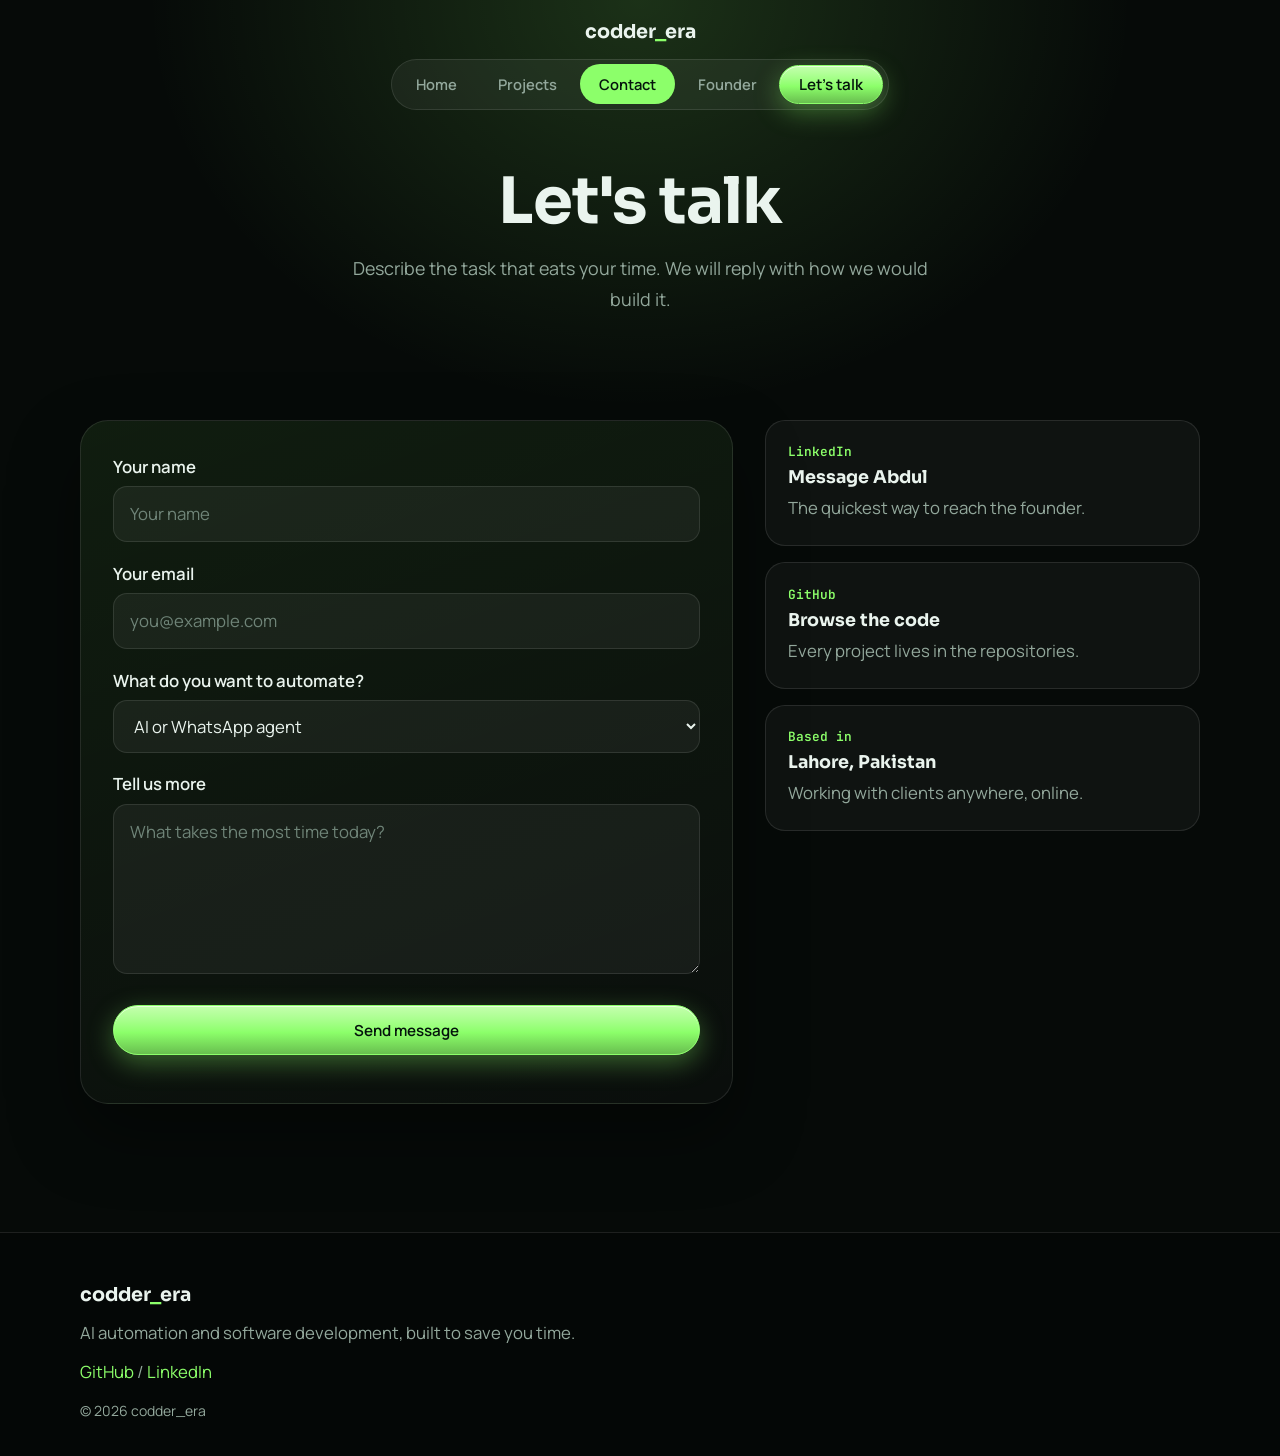
==== contact.html @ 6012f5d1 "Improve website styling" ====
<!DOCTYPE html>
<html lang="en">
<head>
  <meta charset="UTF-8">
  <meta name="viewport" content="width=device-width, initial-scale=1.0">
  <title>Contact | codder_era</title>
  <meta name="description" content="Contact codder_era to automate your repetitive work.">
  <meta name="theme-color" content="#060A08">
  <link rel="icon" href="images/favicon.png">
  <link href="https://fonts.googleapis.com/css2?family=JetBrains+Mono:wght@400;600&family=Manrope:wght@400;500;600&family=Sora:wght@500;600;700&display=swap" rel="stylesheet">
  <link rel="stylesheet" href="css/contact.css">
</head>
<body>
  <header class="hd">
    <div class="wrap bar">
      <a class="brand" href="index.html">codder<b>_</b>era</a>
      <button class="burger" aria-label="Menu" aria-expanded="false"><i></i></button>
      <nav class="links">
        <a href="index.html">Home</a>
        <a href="projects.html">Projects</a>
        <a href="contact.html" class="active">Contact</a>
        <a href="founder.html">Founder</a>
        <a class="btn sm" href="contact.html">Let's talk</a>
      </nav>
    </div>
  </header>
  <main>
    <section class="head">
      <div class="wrap">
        <h1>Let's talk</h1>
        <p class="lead">Describe the task that eats your time. We will reply with how we would build it.</p>
      </div>
    </section>
    <section>
      <div class="wrap two top">
        <form class="glass form" id="contact-form" novalidate>
          <label for="name">Your name</label><input id="name" name="name" type="text" placeholder="Your name" required>
          <label for="email">Your email</label><input id="email" name="email" type="email" placeholder="you@example.com" required>
          <label for="topic">What do you want to automate?</label>
          <select id="topic" name="topic">
            <option>AI or WhatsApp agent</option><option>Web scraping</option><option>Browser automation</option><option>Email campaigns</option><option>n8n workflow</option><option>Custom Python tool</option>
          </select>
          <label for="msg">Tell us more</label><textarea id="msg" name="msg" rows="5" placeholder="What takes the most time today?" required></textarea>
          <button class="btn" type="submit">Send message</button>
          <p id="note" role="status"></p>
        </form>
        <div class="side">
          <a class="card" href="https://www.linkedin.com/in/abdul-rehman-328b13396" target="_blank" rel="noopener"><span class="num">LinkedIn</span><h3>Message Abdul</h3><p>The quickest way to reach the founder.</p></a>
          <a class="card" href="https://github.com/Abdul-rehman976" target="_blank" rel="noopener"><span class="num">GitHub</span><h3>Browse the code</h3><p>Every project lives in the repositories.</p></a>
          <div class="card"><span class="num">Based in</span><h3>Lahore, Pakistan</h3><p>Working with clients anywhere, online.</p></div>
        </div>
      </div>
    </section>
  </main>
  <footer class="ft">
    <div class="wrap">
      <a class="brand" href="index.html">codder<b>_</b>era</a>
      <p>AI automation and software development, built to save you time.</p>
      <p><a href="https://github.com/Abdul-rehman976" target="_blank" rel="noopener">GitHub</a> / <a href="https://www.linkedin.com/in/abdul-rehman-328b13396" target="_blank" rel="noopener">LinkedIn</a></p>
      <small>&copy; <span id="year"></span> codder_era</small>
    </div>
  </footer>
  <script src="script.js"></script>
</body>
</html>
---- css/contact.css ----
/* palette: black #060A08, accent #8CFF6A / #C4FFAE, text #EAF4EE, muted #93A89C. Accent buttons carry dark text #04130C. */
:root{--bg:#060A08;--a:#8CFF6A;--a2:#C4FFAE;--tx:#EAF4EE;--mu:#93A89C;--line:rgba(255,255,255,.1);--head:Sora,system-ui,sans-serif;--sans:Manrope,system-ui,sans-serif;--mono:"JetBrains Mono",ui-monospace,monospace}
*{box-sizing:border-box;margin:0;padding:0}html{scroll-behavior:smooth}
body{overflow-x:clip;font:400 1.05rem/1.7 var(--sans);color:var(--tx);background-color:var(--bg);background-image:radial-gradient(55% 40% at 50% 0,rgba(140,255,106,.16),transparent 70%)}
img{max-width:100%;display:block}a{color:var(--a);text-decoration:none}
.wrap{width:min(1120px,92%);margin:auto}section{padding:clamp(3rem,7vw,5rem) 0}.ctr{text-align:center}
h1,h2,h3{font-family:var(--head);line-height:1.12;color:var(--tx)}h1{font-size:clamp(2rem,4.5vw,3rem);margin-bottom:1rem;letter-spacing:-1px}h2{font-size:clamp(1.6rem,3.2vw,2.3rem);margin-bottom:1rem}h3{font-size:1.1rem;margin-bottom:.4rem}
p{color:var(--mu)}.lead{font-size:1.12rem;max-width:38rem;margin-bottom:1.6rem}.ctr .lead{margin-inline:auto}
:focus-visible{outline:2px solid var(--a);outline-offset:3px}
.btn{display:inline-block;padding:.85rem 1.7rem;border:1.5px solid var(--a);border-radius:999px;font:600 .95rem var(--sans);color:#04130C;cursor:pointer;background-image:linear-gradient(180deg,var(--a2),var(--a) 55%,color-mix(in srgb,var(--a) 75%,#000));box-shadow:inset 0 1px 0 rgba(255,255,255,.6),0 8px 26px color-mix(in srgb,var(--a) 35%,transparent);transition:transform .25s,box-shadow .25s}
.btn:hover{transform:translateY(-2px);box-shadow:inset 0 1px 0 rgba(255,255,255,.6),0 12px 34px color-mix(in srgb,var(--a) 55%,transparent)}
.btn.ghost{color:var(--tx);background-image:none;background-color:rgba(255,255,255,.06);border-color:rgba(255,255,255,.25);box-shadow:none}.btn.ghost:hover{background-color:rgba(255,255,255,.14)}.btn.sm{padding:.5rem 1.2rem}
.cta{display:flex;gap:.8rem;flex-wrap:wrap;margin-top:1.4rem}.ctr .cta{justify-content:center}
.hd{position:sticky;z-index:20}.bar{position:relative;display:flex;align-items:center;justify-content:space-between}
.brand{font:700 1.2rem var(--head);color:var(--tx)}.brand b{color:var(--a);animation:soft 1.2s ease-in-out infinite}@keyframes soft{50%{opacity:.25}}
.links{display:flex;align-items:center}.burger{display:none;background:none;border:0;padding:.8rem;cursor:pointer}
.burger i,.burger i:before,.burger i:after{display:block;width:22px;height:2px;background:var(--a);position:relative;transition:.25s}
.burger i:before,.burger i:after{content:"";position:absolute;left:0}.burger i:before{top:-7px}.burger i:after{top:7px}
.burger[aria-expanded=true] i{background:transparent}.burger[aria-expanded=true] i:before{top:0;transform:rotate(45deg)}.burger[aria-expanded=true] i:after{top:0;transform:rotate(-45deg)}
.hd{top:0;padding:1.2rem 0 0}.bar{flex-direction:column;gap:.9rem}
.links{gap:.2rem;padding:.3rem;border:1px solid var(--line);border-radius:999px;background-color:rgba(255,255,255,.05)}.links a:not(.btn){padding:.45rem 1.2rem;border-radius:999px;font-weight:600;font-size:.92rem;color:var(--mu)}.links a:not(.btn):hover{color:var(--tx)}.links a.active{color:#04130C;background-color:var(--a)}
.burger{position:absolute;right:0;top:-.4rem}@media(max-width:800px){.bar{flex-direction:row}.burger{position:static}}
.ft{margin-top:3rem;padding:3rem 0 2rem;border-top:1px solid var(--line);background-color:#040706}.ft p{margin:.6rem 0}.ft small{color:var(--mu)}
@media(max-width:800px){.burger{display:block}.links{display:none;position:absolute;top:calc(100% + 8px);left:0;right:0;flex-direction:column;align-items:stretch;padding:.8rem;border:1px solid var(--line);border-radius:20px;background-color:rgba(6,10,8,.98)}.links.open{display:flex}.links a{padding:.8rem 1rem}.links .btn{text-align:center;margin-top:.4rem}}
@media(prefers-reduced-motion:reduce){*{animation:none!important;transition:none!important}}
/* contact page */
.head{padding:3.5rem 0 0;text-align:center}.head .lead{margin-inline:auto}.head h1{font-size:clamp(2.4rem,6vw,4rem)}
.two{display:grid;grid-template-columns:1.2fr .8fr;gap:2rem;align-items:start}
.form{padding:2rem;border:1px solid var(--line);border-radius:28px;background-image:linear-gradient(160deg,rgba(140,255,106,.08),rgba(255,255,255,.02));box-shadow:0 30px 70px rgba(0,0,0,.4)}
.form label{display:block;margin:1.1rem 0 .3rem;font-weight:600;color:var(--tx)}.form label:first-child{margin-top:0}
.form input,.form select,.form textarea{width:100%;padding:.8rem 1rem;color:var(--tx);font:inherit;border:1px solid var(--line);border-radius:14px;background-color:rgba(255,255,255,.05)}
.form option{color:var(--tx);background-color:#0A1410}.form ::placeholder{color:#6F8478}
.form input:focus,.form select:focus,.form textarea:focus{outline:none;border-color:var(--a);box-shadow:0 0 0 3px rgba(140,255,106,.25)}.form input:user-invalid,.form textarea:user-invalid{border-color:#FF6B6B}
.form .btn{margin-top:1.4rem;width:100%}#note{margin-top:1rem;color:var(--a2)}
.side{display:grid;gap:1rem}.card{display:block;padding:1.4rem;border:1px solid var(--line);border-radius:20px;background-color:rgba(255,255,255,.04);transition:border-color .25s}.card:hover{border-color:var(--a)}
.num{display:block;margin-bottom:.5rem;font:600 .8rem var(--mono);color:var(--a)}
@media(max-width:800px){.two{grid-template-columns:1fr}}
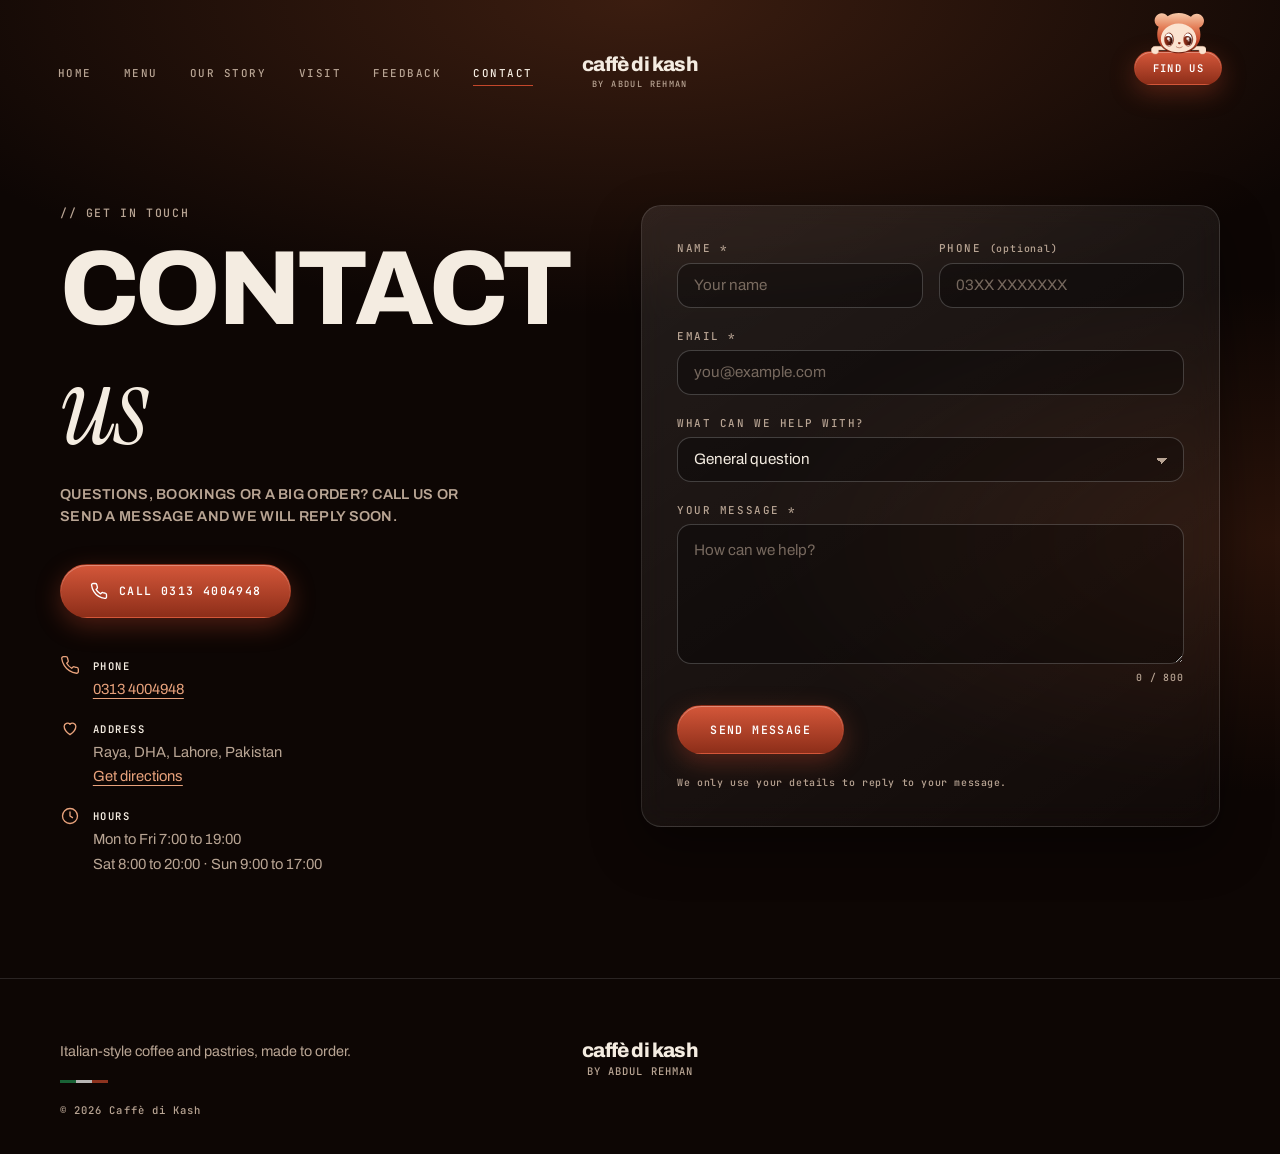
==== commit 0ac3ac2c: "Add Bootstrap layout and styling" ====
--- a/contact.html
+++ b/contact.html
@@ -1,65 +1,160 @@
-<!DOCTYPE html>
+<!doctype html>
 <html lang="en">
+
 <head>
-  <meta charset="UTF-8">
-  <meta name="viewport" content="width=device-width, initial-scale=1.0">
-  <title>Contact | codder_era</title>
-  <meta name="description" content="Contact codder_era to automate your repetitive work.">
-  <meta name="theme-color" content="#060A08">
+  <meta charset="utf-8">
+  <meta name="viewport" content="width=device-width,initial-scale=1">
+  <title>Contact | Caffè di Kash</title>
+  <meta name="description" content="Contact Caffè di Kash in Raya, DHA Lahore. Call, send a message or book a table with Abdul Rehman and the team.">
+  <meta name="theme-color" content="#0d0604">
   <link rel="icon" href="images/favicon.png">
-  <link href="https://fonts.googleapis.com/css2?family=JetBrains+Mono:wght@400;600&family=Manrope:wght@400;500;600&family=Sora:wght@500;600;700&display=swap" rel="stylesheet">
-  <link rel="stylesheet" href="css/contact.css">
+
+  <!-- Fonts -->
+  <link rel="preconnect" href="https://fonts.googleapis.com">
+  <link rel="preconnect" href="https://fonts.gstatic.com" crossorigin>
+  <link href="https://fonts.googleapis.com/css2?family=Archivo:wght@500;600;800&family=Instrument+Serif:ital@0;1&family=JetBrains+Mono:wght@400;500;600&display=swap" rel="stylesheet">
+
+  <link rel="stylesheet" href="styles.css">
 </head>
+
 <body>
+  <a class="skip" href="#main">Skip to content</a>
+
+  <!-- ========== HEADER ========== -->
   <header class="hd">
-    <div class="wrap bar">
-      <a class="brand" href="index.html">codder<b>_</b>era</a>
+    <nav class="wrap nav">
+      <a class="brand" href="index.html">Caffè di Kash<small>by Abdul Rehman</small></a>
+
       <button class="burger" aria-label="Menu" aria-expanded="false"><i></i></button>
-      <nav class="links">
-        <a href="index.html">Home</a>
-        <a href="projects.html">Projects</a>
-        <a href="contact.html" class="active">Contact</a>
-        <a href="founder.html">Founder</a>
-        <a class="btn sm" href="contact.html">Let's talk</a>
-      </nav>
-    </div>
+
+      <ul class="links">
+        <li><a href="index.html">Home</a></li>
+        <li><a href="menu.html">Menu</a></li>
+        <li><a href="story.html">Our story</a></li>
+        <li><a href="visit.html">Visit</a></li>
+        <li><a href="feedback.html">Feedback</a></li>
+        <li><a href="contact.html">Contact</a></li>
+        <li><a class="btn gold sm" href="visit.html">Find us</a></li>
+      </ul>
+    </nav>
   </header>
-  <main>
-    <section class="head">
-      <div class="wrap">
-        <h1>Let's talk</h1>
-        <p class="lead">Describe the task that eats your time. We will reply with how we would build it.</p>
-      </div>
-    </section>
-    <section>
-      <div class="wrap two top">
-        <form class="glass form" id="contact-form" novalidate>
-          <label for="name">Your name</label><input id="name" name="name" type="text" placeholder="Your name" required>
-          <label for="email">Your email</label><input id="email" name="email" type="email" placeholder="you@example.com" required>
-          <label for="topic">What do you want to automate?</label>
-          <select id="topic" name="topic">
-            <option>AI or WhatsApp agent</option><option>Web scraping</option><option>Browser automation</option><option>Email campaigns</option><option>n8n workflow</option><option>Custom Python tool</option>
-          </select>
-          <label for="msg">Tell us more</label><textarea id="msg" name="msg" rows="5" placeholder="What takes the most time today?" required></textarea>
-          <button class="btn" type="submit">Send message</button>
-          <p id="note" role="status"></p>
-        </form>
-        <div class="side">
-          <a class="card" href="https://www.linkedin.com/in/abdul-rehman-328b13396" target="_blank" rel="noopener"><span class="num">LinkedIn</span><h3>Message Abdul</h3><p>The quickest way to reach the founder.</p></a>
-          <a class="card" href="https://github.com/Abdul-rehman976" target="_blank" rel="noopener"><span class="num">GitHub</span><h3>Browse the code</h3><p>Every project lives in the repositories.</p></a>
-          <div class="card"><span class="num">Based in</span><h3>Lahore, Pakistan</h3><p>Working with clients anywhere, online.</p></div>
+
+  <main id="main">
+    <section class="dark">
+      <div class="wrap fb-grid">
+
+        <!-- ----- Left: details ----- -->
+        <div class="fb-side">
+          <span class="mono">// Get in touch</span>
+          <h1>Contact <em>us</em></h1>
+          <p class="lead">Questions, bookings or a big order? Call us or send a message and we will reply soon.</p>
+
+          <!-- Tap to call on a phone (opens the SIM dialer) -->
+          <a class="btn gold ct-call" href="tel:+923134004948">
+            <svg viewBox="0 0 24 24" width="18" height="18" fill="none" stroke="currentColor" stroke-width="1.8" stroke-linecap="round" stroke-linejoin="round" aria-hidden="true"><path d="M22 16.9v3a2 2 0 0 1-2.2 2 19.8 19.8 0 0 1-8.6-3.1 19.5 19.5 0 0 1-6-6A19.8 19.8 0 0 1 2.1 4.2 2 2 0 0 1 4.1 2h3a2 2 0 0 1 2 1.7c.1 1 .4 1.9.7 2.8a2 2 0 0 1-.5 2.1L8 9.9a16 16 0 0 0 6 6l1.3-1.3a2 2 0 0 1 2.1-.4c.9.3 1.8.6 2.8.7a2 2 0 0 1 1.7 2z"/></svg>
+            Call 0313 4004948
+          </a>
+
+          <ul class="fb-points ct-list">
+            <li>
+              <svg viewBox="0 0 24 24" width="20" height="20" fill="none" stroke="currentColor" stroke-width="1.6" stroke-linecap="round" stroke-linejoin="round" aria-hidden="true"><path d="M22 16.9v3a2 2 0 0 1-2.2 2 19.8 19.8 0 0 1-8.6-3.1 19.5 19.5 0 0 1-6-6A19.8 19.8 0 0 1 2.1 4.2 2 2 0 0 1 4.1 2h3a2 2 0 0 1 2 1.7c.1 1 .4 1.9.7 2.8a2 2 0 0 1-.5 2.1L8 9.9a16 16 0 0 0 6 6l1.3-1.3a2 2 0 0 1 2.1-.4c.9.3 1.8.6 2.8.7a2 2 0 0 1 1.7 2z"/></svg>
+              <span><b>Phone</b><br><a href="tel:+923134004948">0313 4004948</a></span>
+            </li>
+            <li>
+              <svg viewBox="0 0 24 24" width="20" height="20" fill="none" stroke="currentColor" stroke-width="1.6" stroke-linecap="round" stroke-linejoin="round" aria-hidden="true"><path d="M12 20s-7-4.4-7-10a4 4 0 0 1 7-2.5A4 4 0 0 1 19 10c0 5.600-7 10-7 10z"/></svg>
+              <span><b>Address</b><br>Raya, DHA, Lahore, Pakistan<br><a href="visit.html">Get directions</a></span>
+            </li>
+            <li>
+              <svg viewBox="0 0 24 24" width="20" height="20" fill="none" stroke="currentColor" stroke-width="1.6" stroke-linecap="round" stroke-linejoin="round" aria-hidden="true"><circle cx="12" cy="12" r="9"/><path d="M12 7v5l3 2"/></svg>
+              <span><b>Hours</b><br>Mon to Fri 7:00 to 19:00<br>Sat 8:00 to 20:00 · Sun 9:00 to 17:00</span>
+            </li>
+          </ul>
+        </div>
+
+        <!-- ----- Right: form ----- -->
+        <div class="glass fb-card">
+
+          <form id="ct-form" class="fb-form" novalidate>
+
+            <div class="fb-row">
+              <div class="fld">
+                <label for="ct-name">Name *</label>
+                <input type="text" id="ct-name" name="name" autocomplete="name" maxlength="60" placeholder="Your name" required>
+                <span class="err">Please enter your name.</span>
+              </div>
+              <div class="fld">
+                <label for="ct-phone">Phone <small>(optional)</small></label>
+                <input type="tel" id="ct-phone" name="phone" autocomplete="tel" maxlength="20" placeholder="03XX XXXXXXX">
+                <span class="err">Please enter a valid phone number.</span>
+              </div>
+            </div>
+
+            <div class="fld">
+              <label for="ct-email">Email *</label>
+              <input type="email" id="ct-email" name="email" autocomplete="email" maxlength="100" placeholder="you@example.com" required>
+              <span class="err">Please enter a valid email.</span>
+            </div>
+
+            <div class="fld">
+              <label for="ct-topic">What can we help with?</label>
+              <select id="ct-topic" name="topic">
+                <option>General question</option>
+                <option>Table booking</option>
+                <option>Catering or events</option>
+                <option>Order or menu</option>
+                <option>Work with us</option>
+                <option>Something else</option>
+              </select>
+            </div>
+
+            <div class="fld">
+              <label for="ct-message">Your message *</label>
+              <textarea id="ct-message" name="message" maxlength="800" placeholder="How can we help?" required></textarea>
+              <span class="cnt" id="ct-count">0 / 800</span>
+              <span class="err">Please write a few words (at least 5 characters).</span>
+            </div>
+
+            <!-- spam trap: real visitors never see or fill this -->
+            <div class="hp-field" aria-hidden="true">
+              <label>Website <input type="text" name="website" tabindex="-1" autocomplete="off"></label>
+            </div>
+
+            <div class="fb-actions">
+              <button class="btn gold" type="submit" id="ct-submit">Send message</button>
+              <span class="fb-status" id="ct-status" role="alert"></span>
+            </div>
+            <p class="fb-note">We only use your details to reply to your message.</p>
+          </form>
+
+          <!-- Success message (shown after sending) -->
+          <div class="fb-done" id="ct-done" tabindex="-1" hidden>
+            <div class="tick">
+              <svg viewBox="0 0 24 24" width="30" height="30" fill="none" stroke="currentColor" stroke-width="2" stroke-linecap="round" stroke-linejoin="round" aria-hidden="true"><path d="M5 12.500l4.500 4.500L19 7.500"/></svg>
+            </div>
+            <h2>Message <em>sent</em></h2>
+            <p id="ct-done-text">Thank you! Your message has been sent successfully. We will get back to you soon.</p>
+            <div class="cta" style="justify-content:center">
+              <a class="btn gold" href="menu.html">See the menu</a>
+              <button class="btn line" type="button" id="ct-again">Send another</button>
+            </div>
+          </div>
+
         </div>
       </div>
     </section>
   </main>
-  <footer class="ft">
+
+  <!-- ========== FOOTER ========== -->
+  <footer class="dark ft">
     <div class="wrap">
-      <a class="brand" href="index.html">codder<b>_</b>era</a>
-      <p>AI automation and software development, built to save you time.</p>
-      <p><a href="https://github.com/Abdul-rehman976" target="_blank" rel="noopener">GitHub</a> / <a href="https://www.linkedin.com/in/abdul-rehman-328b13396" target="_blank" rel="noopener">LinkedIn</a></p>
-      <small>&copy; <span id="year"></span> codder_era</small>
+      <a class="brand" href="index.html">Caffè di Kash<small>by Abdul Rehman</small></a>
+      <p>Italian-style coffee and pastries, made to order.</p>
+      <div class="tri"><i></i><i></i><i></i></div>
+      <small>© <span id="year"></span> Caffè di Kash</small>
     </div>
   </footer>
+
   <script src="script.js"></script>
 </body>
+
 </html>
--- a/styles.css
+++ b/styles.css
@@ -0,0 +1,252 @@
+:root{--bg:#0d0604;--fg:#f4ece1;--fg2:#b9a594;--rust:#c4472b;--rust2:#8d2e19;--ink:#1a0d07;--cream:#efe7da;--rule:rgba(255,255,255,.12);
+--disp:"Archivo",Helvetica,Arial,sans-serif;--serif:"Instrument Serif",Georgia,serif;--mono:"JetBrains Mono",ui-monospace,monospace;--g4:#e8a27c}
+*{box-sizing:border-box;margin:0;padding:0}html{scroll-behavior:smooth}
+body{font:400 1rem/1.65 var(--disp);background:radial-gradient(90% 50% at 50% 0,#3b1d10,transparent 70%),radial-gradient(60% 40% at 100% 60%,#2a130a,transparent 70%),var(--bg);background-attachment:fixed;color:var(--fg);-webkit-font-smoothing:antialiased}
+.dark,.cream,.olive{background:none;color:var(--fg)}img{max-width:100%;display:block}a{color:inherit}
+.wrap{width:min(1160px,92%);margin:auto}section{padding:clamp(3.5rem,8vw,6.5rem) 0}
+h1,h2,h3{font-family:var(--disp);font-weight:800;text-transform:uppercase;letter-spacing:-.035em;line-height:.92;text-wrap:balance}
+h1{font-size:clamp(3rem,8.5vw,6.6rem)}h2{font-size:clamp(2.2rem,5vw,3.8rem)}h3{font-size:1.15rem;letter-spacing:-.01em;line-height:1.15}
+h1 em,h2 em{font:italic 400 1.05em/1 var(--serif);text-transform:none;letter-spacing:-.01em;display:block;margin-top:.12em}
+.mono,.eyebrow{font:500 .72rem/1.4 var(--mono);letter-spacing:.14em;text-transform:uppercase;color:var(--fg2);display:block;margin-bottom:1.2rem}
+.lead{font-size:1.05rem;color:var(--fg2);max-width:30rem;margin:1.4rem 0 1.9rem;text-transform:uppercase;letter-spacing:.02em;font-weight:600;line-height:1.5;font-size:.9rem}
+.ctr{text-align:center}.ctr .lead{margin-inline:auto}
+:focus-visible{outline:2px solid var(--g4);outline-offset:3px}
+.skip{position:absolute;left:-999px;top:0;background:var(--rust);padding:.6rem 1rem;z-index:99}.skip:focus{left:0}
+.btn{display:inline-block;padding:.8rem 1.5rem;border-radius:999px;font:600 .72rem var(--mono);letter-spacing:.12em;text-transform:uppercase;text-decoration:none;position:relative;overflow:hidden;cursor:pointer;border:1px solid transparent;transition:transform .25s,filter .25s,background .25s,color .25s;isolation:isolate}
+.btn.gold,.btn.ink{background:linear-gradient(180deg,#d4573a,var(--rust2));color:#fff;box-shadow:inset 0 1px 0 rgba(255,255,255,.3),0 8px 24px rgba(196,71,43,.35)}
+.btn.line{border-color:rgba(255,255,255,.35);color:var(--fg);background:rgba(255,255,255,.04)}
+.btn.pale{background:var(--fg);color:var(--ink)}
+.btn:hover{transform:translateY(-2px);filter:brightness(1.12)}.btn.line:hover{background:var(--fg);color:var(--ink)}.btn:active{transform:scale(.97)}
+.btn.sm{padding:.55rem 1.1rem;font-size:.66rem}.cta{display:flex;gap:.8rem;flex-wrap:wrap;align-items:center}
+.glass{background:linear-gradient(145deg,rgba(255,255,255,.09),rgba(255,255,255,.02));border:1px solid var(--rule);backdrop-filter:blur(14px);border-radius:20px;box-shadow:0 20px 50px rgba(0,0,0,.4)}
+.gl{position:relative;overflow:hidden;border-radius:22px;border:1px solid var(--rule)}.gl img{width:100%;height:100%;object-fit:cover}
+.rip{position:absolute;border-radius:50%;background:rgba(255,255,255,.4);transform:scale(0);animation:rip .6s ease-out forwards;pointer-events:none}@keyframes rip{to{transform:scale(4);opacity:0}}
+/* header: floating pill */
+.hd{position:sticky;top:0;z-index:20;padding:.9rem 0}
+.nav{display:flex;align-items:center;justify-content:space-between;height:58px;padding:0 .8rem 0 1.5rem;border:1px solid var(--rule);border-radius:999px;background:rgba(20,9,5,.6);backdrop-filter:blur(16px);transition:background .3s}
+.brand{text-decoration:none;font:800 1.25rem/1 var(--disp);letter-spacing:-.04em;text-transform:lowercase;color:var(--fg)}
+.brand small{display:block;font:500 .54rem var(--mono);letter-spacing:.16em;text-transform:uppercase;color:var(--fg2);margin-top:.25rem}
+.links{display:flex;gap:2rem;list-style:none;align-items:center}
+.links a:not(.btn){text-decoration:none;font:500 .68rem var(--mono);letter-spacing:.14em;text-transform:uppercase;color:var(--fg2);padding:.3rem 0}
+.links a:not(.btn):hover,.links a[aria-current]{color:var(--fg)}.links a[aria-current]{border-bottom:1px solid var(--rust)}
+.burger{display:none;background:none;border:0;padding:.8rem;cursor:pointer}
+.burger i,.burger i:before,.burger i:after{display:block;width:22px;height:2px;background:var(--fg);position:relative;transition:.25s}
+.burger i:before,.burger i:after{content:"";position:absolute;left:0}.burger i:before{top:-7px}.burger i:after{top:7px}
+.burger[aria-expanded=true] i{background:transparent}.burger[aria-expanded=true] i:before{top:0;transform:rotate(45deg)}.burger[aria-expanded=true] i:after{top:0;transform:rotate(-45deg)}
+/* hero */
+.hero{padding:clamp(2.5rem,6vw,4.5rem) 0 2rem}
+.hc{display:grid;grid-template-columns:1.15fr .85fr;gap:3rem;align-items:center}
+.hc .lead{margin-top:1.8rem}.hc>*{animation:up .9s cubic-bezier(.2,.7,.2,1) both}.hc>:nth-child(2){animation-delay:.15s}@keyframes up{from{opacity:0;transform:translateY(24px)}}
+.status{display:inline-flex;align-items:center;gap:.6rem;padding:.65rem 1.1rem;border-radius:999px;font:500 .7rem var(--mono);letter-spacing:.1em;text-transform:uppercase}
+.hero .status{margin-top:2.5rem}
+.dot{width:8px;height:8px;border-radius:50%;background:#3dbe75;box-shadow:0 0 0 4px rgba(61,190,117,.25)}.dot.off{background:#e0545b;box-shadow:0 0 0 4px rgba(224,84,91,.25)}
+/* picks row */
+.picks{display:grid;grid-template-columns:repeat(5,1fr);gap:.9rem;padding:1rem;border:1px solid var(--rule);border-radius:26px;background:rgba(255,255,255,.03)}
+.pk{padding:.6rem;text-align:center;border-radius:18px;border:1px solid var(--rule);background:rgba(0,0,0,.25);transition:transform .3s,border-color .3s}.pk:hover{transform:translateY(-5px);border-color:var(--rust)}
+.pk img{width:100%;aspect-ratio:1;object-fit:cover;border-radius:12px;margin-bottom:.8rem}
+.pk b{display:block;font:600 .68rem var(--mono);letter-spacing:.1em;text-transform:uppercase}.pk span{display:block;font:500 .68rem var(--mono);color:var(--fg2);margin:.2rem 0 .7rem}
+.band{display:flex;justify-content:space-between;align-items:center;gap:1rem;flex-wrap:wrap;margin-top:1.2rem;padding:.9rem 1rem .9rem 2rem;border-radius:999px;background:linear-gradient(90deg,var(--rust),var(--rust2) 70%,rgba(141,46,25,.3));font:600 .72rem var(--mono);letter-spacing:.12em;text-transform:uppercase}
+.info{display:grid;grid-template-columns:repeat(3,1fr);text-align:center;gap:1rem;padding-top:3rem;font:500 .7rem/1.8 var(--mono);letter-spacing:.14em;text-transform:uppercase;color:var(--fg)}.info span{display:block;color:var(--fg2);font-size:.62rem}
+/* content */
+.row{display:flex;justify-content:space-between;align-items:end;gap:1rem;flex-wrap:wrap}
+.lnk{font:500 .72rem var(--mono);letter-spacing:.12em;text-transform:uppercase;text-underline-offset:6px}
+.grid{display:grid;grid-template-columns:repeat(auto-fit,minmax(260px,1fr));gap:1.3rem;margin-top:2.2rem}
+.fav{aspect-ratio:3/4}.fav img{transition:transform .7s}.fav:hover img{transform:scale(1.05)}
+.fav .glass{position:absolute;left:.8rem;right:.8rem;bottom:.8rem;padding:1rem;background:rgba(13,6,4,.78);display:flex;justify-content:space-between;align-items:center;gap:1rem}
+.fav p{color:var(--fg2);font-size:.85rem;line-height:1.4}
+.chip{font:600 .72rem var(--mono);padding:.4rem .8rem;border-radius:999px;background:var(--rust)}
+.split{display:grid;grid-template-columns:1fr 1fr;gap:clamp(2rem,6vw,4.5rem);align-items:center}
+.arch{border-radius:999px 999px 24px 24px;aspect-ratio:4/5}
+main>section+section{border-top:1px solid var(--rule)}
+.filters{display:flex;gap:.6rem;flex-wrap:wrap}
+.filters button{font:500 .7rem var(--mono);letter-spacing:.12em;text-transform:uppercase;border:1px solid rgba(255,255,255,.3);background:transparent;color:var(--fg);padding:.6rem 1.2rem;border-radius:999px;cursor:pointer;transition:.2s}
+.filters button:hover{border-color:var(--rust)}.filters button[aria-pressed=true]{background:var(--rust);border-color:var(--rust)}
+.list{display:grid;grid-template-columns:1fr 1fr;gap:1rem;margin-top:1.8rem}
+.mi{display:flex;gap:1rem;align-items:center;padding:1rem 1.3rem 1rem 1rem;border:1px solid var(--rule);border-radius:20px;background:rgba(255,255,255,.04);transition:transform .25s,border-color .25s}
+.mi:hover{transform:translateY(-3px);border-color:var(--rust)}.mi[hidden]{display:none}.mi>div{flex:1;min-width:0}.mi p{color:var(--fg2);font-size:.9rem}
+.mi-img{flex:none;width:92px;height:92px;object-fit:cover;border-radius:14px}.mi-img.ph{display:grid;place-items:center;color:var(--g4);background:rgba(255,255,255,.06)}
+.pr{font:600 .95rem var(--mono);color:var(--g4)}
+.tag{font:600 .56rem var(--mono);letter-spacing:.1em;text-transform:uppercase;font-style:normal;margin-left:.6rem;padding:.25rem .6rem;border-radius:999px;background:var(--rust);vertical-align:middle}
+.hours{padding:.4rem 1.5rem;margin-bottom:1.6rem;font:500 .8rem var(--mono);letter-spacing:.06em;text-transform:uppercase}.hours div{display:flex;justify-content:space-between;gap:1rem;padding:.9rem 0;border-bottom:1px solid var(--rule)}.hours div:last-child{border:0}.hours .today{color:var(--g4)}
+.ft{padding:3rem 0 2rem;border-top:1px solid var(--rule)}.ft p{color:var(--fg2);margin:.8rem 0;font-size:.9rem}.ft small{color:var(--fg2);font:500 .66rem var(--mono);letter-spacing:.1em}
+.tri{display:flex;width:48px;height:3px;margin:1rem 0 .8rem;opacity:.7}.tri i{flex:1}.tri i:nth-child(1){background:#1f8a4c}.tri i:nth-child(2){background:#fff}.tri i:nth-child(3){background:var(--rust)}
+/* story */
+.st-hero,.st-founder{display:grid;grid-template-columns:1.05fr .95fr;gap:clamp(2rem,6vw,4.5rem);align-items:center}
+.st-photo{position:relative;justify-self:end;width:min(100%,430px)}.st-photo img{object-position:60% 50%}
+.st-badge{position:absolute;left:-2rem;bottom:2rem;padding:.9rem 1.2rem;max-width:15rem;display:flex;gap:.7rem;align-items:center;font:500 .66rem/1.5 var(--mono);letter-spacing:.08em;text-transform:uppercase;background:rgba(13,6,4,.85)}.st-badge svg{flex:none;color:var(--g4)}
+.st-head{text-align:center;margin-bottom:2.4rem}.st-head .lead{margin-inline:auto}
+.st-cards{display:grid;grid-template-columns:repeat(3,1fr);gap:1.3rem}
+.st-card{overflow:hidden;transition:transform .3s,border-color .3s}.st-card:hover{transform:translateY(-5px);border-color:var(--rust)}
+.st-card img{width:100%;aspect-ratio:4/3;object-fit:cover}.st-card .tx{padding:1.2rem 1.4rem 1.5rem}
+.st-card h3{display:flex;align-items:center;gap:.6rem}.st-card h3 svg{color:var(--g4);flex:none}.st-card p{color:var(--fg2);margin-top:.5rem;font-size:.92rem}
+.st-collage{position:relative;padding-bottom:2.8rem}.st-collage .big{width:88%;aspect-ratio:4/3}
+.st-collage .small{position:absolute;right:0;bottom:0;width:44%;aspect-ratio:1;border:4px solid var(--bg)}
+.st-quote{font:italic 400 1.9rem/1.2 var(--serif);margin:1.6rem 0 2rem;padding-left:1.2rem;border-left:2px solid var(--rust)}
+.st-emblem{width:min(260px,70%);margin:0 auto 2rem;border-radius:20px;border:1px solid var(--rule)}
+@media(max-width:860px){.split,.list,.hc,.st-hero,.st-founder,.st-cards{grid-template-columns:1fr}.picks{grid-template-columns:repeat(2,1fr)}.picks .pk:last-child{grid-column:1/-1}.hp{transform:none;max-height:420px;aspect-ratio:1}.burger{display:block}.info{grid-template-columns:1fr}.band{border-radius:26px;padding:1.2rem}.st-badge{left:.8rem}
+.nav{position:relative}.links{display:none;position:absolute;top:calc(100% + .5rem);left:0;right:0;flex-direction:column;align-items:stretch;gap:0;padding:.6rem 1.4rem 1.2rem;border:1px solid var(--rule);border-radius:24px;background:rgba(13,6,4,.97)}.links.open{display:flex}.links li{padding:.8rem 0;border-bottom:1px solid var(--rule)}.links li:last-child{border:0;padding-bottom:0}.links .btn{display:block;text-align:center}}
+@media(prefers-reduced-motion:reduce){*{animation:none!important;transition:none!important;scroll-behavior:auto!important}.rip{display:none}}
+
+/* hero v2 */
+.hero{position:relative;overflow:hidden;min-height:min(94vh,860px);display:flex;padding:3rem 0 2rem}
+.hero-img{position:absolute;right:0;top:0;height:100%;width:min(60%,760px);object-fit:cover;object-position:55% 45%;-webkit-mask-image:linear-gradient(90deg,transparent,#000 38%);mask-image:linear-gradient(90deg,transparent,#000 38%)}
+.hero .hc{position:relative;z-index:2;display:flex;flex-direction:column;justify-content:space-between;gap:3rem}
+.hero h1{font-size:clamp(3.2rem,9vw,7.4rem)}.hero .lead{max-width:22rem}
+.hero .cta{flex-direction:column;align-items:flex-start}.hero .info{padding-top:0;max-width:640px}
+@media(max-width:860px){.hero-img{width:100%;opacity:.4;-webkit-mask-image:linear-gradient(0deg,transparent,#000 50%);mask-image:linear-gradient(0deg,transparent,#000 50%)}.hero .info{text-align:left}}
+
+/* header v2: flat, centered logo */
+.hd{padding:1rem 0 0}.nav{position:relative;height:auto;padding:.6rem 1.2rem;border:0;background:transparent;backdrop-filter:none;border-radius:999px}
+.brand{position:absolute;left:50%;transform:translateX(-50%);text-align:center}
+@media(min-width:1025px){.nav .links{flex:1;gap:2rem}.links li:last-child{margin-left:auto}}
+@media(max-width:860px){.brand{position:static;transform:none;text-align:left}}
+.hero{padding-top:2.5rem}.hero h1{line-height:.88}.hero h1 em{font-size:1.1em}
+/* left-aligned hero + header, full responsive */
+.hero .wrap,.hd .wrap{width:100%;max-width:none;padding-inline:clamp(1.1rem,4.5vw,4.5rem)}
+.hero{min-height:min(94svh,860px)}
+.hero-img{width:min(62%,900px)}
+@media(max-width:1024px){
+.burger{display:block}.nav .links{display:none;position:absolute;top:calc(100% + .5rem);left:0;right:0;flex-direction:column;align-items:stretch;gap:0;padding:.6rem 1.4rem 1.2rem;border:1px solid var(--rule);border-radius:24px;background:rgba(13,6,4,.97)}
+.nav .links.open{display:flex}.links li{padding:.8rem 0;border-bottom:1px solid var(--rule)}.links li:last-child{border:0;padding-bottom:0;margin:0}.links .btn{display:block;text-align:center}
+.brand{position:static;transform:none;text-align:left}}
+@media(max-width:860px){.hero{min-height:auto;padding:2rem 0 2.5rem}.hero .hc{gap:2.5rem}.hero-img{height:70%;top:auto;bottom:0;opacity:.35}.hero .cta{width:100%;max-width:22rem}.hero .cta .btn{text-align:center;width:100%}.hero .info{grid-template-columns:1fr 1fr;gap:1.2rem}}
+@media(max-width:480px){.hero h1{font-size:clamp(2.8rem,15vw,3.6rem)}.picks{padding:.6rem;gap:.6rem}.hero .info{grid-template-columns:1fr}.row{align-items:flex-start}}
+@media(min-width:1700px){.hero-img{width:min(55%,1000px)}.hero h1{font-size:8.5rem}}
+.hero .hc{align-items:flex-start;text-align:left}.hero .hc>div{width:100%;max-width:44rem}.hero .hc>.info{max-width:640px}
+
+/* mascot on Find us */
+.cw{position:relative;width:min(360px,100%);margin:4rem auto 0;display:flex;flex-direction:column;align-items:center}
+.chloe{position:relative;width:232px;height:172px;z-index:2;pointer-events:none;transition:transform .35s cubic-bezier(.34,1.56,.64,1)}.cw:hover .chloe{transform:translateY(-6px)}
+.eyeWhite{position:absolute;top:83px;left:50%;transform:translateX(-50%)}
+.eyeL,.eyeR{position:absolute;top:95px;left:50%;transition:transform .12s;will-change:transform}
+.eyeL{transform:translateX(-50%) translateX(-40px)}.eyeR{transform:translateX(-50%) translateX(40px)}
+.chloe .mask{position:relative;z-index:2}.chloe svg{display:block}
+.cw .btn{width:100%;margin-top:-26px;padding:1.15rem 2rem;font-size:.8rem;z-index:1}
+.arc{position:absolute;left:50%;top:-58px;width:360px;max-width:100%;height:110px;transform:translateX(-50%) translateY(8px);opacity:0;transition:.3s;pointer-events:none}
+.arc text{font:600 19px var(--mono);letter-spacing:.1em;text-transform:uppercase;fill:var(--fg)}
+.cw:hover .arc,.cw:focus-within .arc,.cw.cheer .arc{opacity:1;transform:translateX(-50%)}
+.mo{display:none}.cw:hover .mouth,.cw.cheer .mouth{display:none}.cw:hover .mo,.cw.cheer .mo{display:inline}
+.cw.cheer .chloe{animation:hop .5s ease 2}@keyframes hop{50%{transform:translateY(-18px)}}
+.cw .btn{padding:1.9rem 2rem 1.1rem}
+
+/* story logo: correct proportions */
+.st-emblem{width:min(380px,80%);height:auto;aspect-ratio:1672/940;object-fit:contain;margin:0 auto 2rem}
+/* small mascot in hero */
+.cw.sm{width:min(220px,100%);margin:3.2rem 0 0}.cw.sm .chloe{zoom:.6}.cw.sm .arc{zoom:.65;top:-62px}.cw.sm .btn{margin-top:-14px;padding:1.2rem 1.6rem .8rem}
+.hero .cta .cw .btn{width:100%}
+@media(min-width:861px){.hero .cta{flex-direction:row;align-items:flex-end;gap:.9rem}.cw.sm{margin-top:3.2rem}}
+.cw .btn{text-align:center}
+/* hero fits the viewport height */
+.hero{min-height:calc(100svh - 76px);padding:1.5rem 0 1.5rem}
+.hero h1{font-size:clamp(2.8rem,min(9vw,11vh),7.4rem)}
+.hero .lead{margin:1rem 0 1.2rem}.hero .hc{gap:1.5rem}
+.hero .mono{margin-bottom:.8rem}
+@media(min-width:861px){.cw.sm{margin-top:2.6rem}}
+@media(max-width:860px){.hero{min-height:auto}.hero h1{font-size:clamp(2.8rem,15vw,4.2rem)}}
+
+/* mascot sizes: full (CTA) / sm (hero) / xs (header) */
+.cw .chloe{zoom:.8}.cw .arc{zoom:.8}.cw .btn{margin-top:-20px}
+.cw.sm .chloe{zoom:.5}.cw.sm .arc{zoom:.6}.cw.sm .btn{margin-top:-12px}
+.cw.xs{position:relative;display:inline-block;width:auto;margin:0}.cw.xs .arc{display:none}
+.cw.xs .chloe{position:absolute;left:50%;bottom:100%;margin:0 0 -14px -116px;zoom:.27}.cw.xs .btn{margin:0;width:auto;padding:.55rem 1.1rem;font-size:.66rem}
+.hd{padding-top:1.9rem}
+@media(max-width:1024px){.cw.xs{display:block}.cw.xs .btn{display:block;width:100%}.links li:has(.cw.xs){padding-top:3.4rem}.hd{padding-top:1rem}}
+.cw.xs .chloe{zoom:.24}.hd{padding-top:2.6rem}
+@media(max-width:1024px){.hd{padding-top:1rem}.cw.xs .chloe{zoom:.3}}
+@media(max-width:1024px){.nav .links{background:#0d0604}}
+/* home: text-only picks (the hero is the one image) */
+.pk{padding:1.4rem .8rem 1.1rem}.pk b{font-size:.78rem;margin-bottom:.3rem}
+
+/* hero photo + matching menu cards (image now fits the headline) */
+.hero-img{object-position:50% 50%;filter:saturate(1.05) contrast(1.03)}
+.hero-cards{position:absolute;z-index:2;right:clamp(1.1rem,4.5vw,4.5rem);bottom:2rem;display:grid;gap:.8rem}
+.hero-card{display:flex;align-items:center;gap:.9rem;padding:.7rem 1.4rem .7rem .7rem;border-radius:999px;text-decoration:none;background:rgba(13,6,4,.72);transition:transform .3s,border-color .3s}
+.hero-card:hover{transform:translateY(-3px);border-color:var(--rust)}
+.hero-card img{width:56px;height:56px;border-radius:50%;object-fit:cover;flex:none;border:2px solid rgba(255,255,255,.15)}
+.hero-card b{display:block;font:600 .72rem var(--mono);letter-spacing:.1em;text-transform:uppercase}
+.hero-card small{display:block;font:500 .62rem var(--mono);letter-spacing:.1em;text-transform:uppercase;color:var(--g4);margin-top:.15rem}
+@media(max-width:860px){.hero-cards{display:none}}
+
+/* visit page: rotating dotted globe */
+.globe-wrap{position:relative;width:100%;max-width:560px;aspect-ratio:1;justify-self:center;border-radius:22px;border:1px solid var(--rule);overflow:hidden;cursor:grab;touch-action:pan-y;-webkit-user-select:none;user-select:none;
+  background:radial-gradient(70% 70% at 50% 45%,rgba(196,71,43,.22),rgba(13,6,4,.92) 72%)}
+.globe-wrap.grabbing{cursor:grabbing}
+.globe-wrap canvas{position:absolute;inset:0;width:100%;height:100%;display:block}
+.globe-msg{position:absolute;inset:0;display:grid;place-items:center;text-align:center;padding:1rem;font:500 .72rem var(--mono);letter-spacing:.14em;text-transform:uppercase;color:var(--fg2);pointer-events:none}
+.globe-msg[hidden]{display:none}
+.globe-hint{position:absolute;left:1rem;bottom:1rem;padding:.45rem .9rem;border-radius:999px;font:500 .62rem var(--mono);letter-spacing:.12em;text-transform:uppercase;color:var(--fg2);background:rgba(13,6,4,.78);pointer-events:none}
+
+/* ============ FEEDBACK PAGE ============ */
+.fb-grid{display:grid;grid-template-columns:.9fr 1.1fr;gap:clamp(2rem,6vw,4.5rem);align-items:start}
+.fb-side .lead{max-width:26rem}
+.fb-points{list-style:none;margin-top:2rem;display:grid;gap:.9rem}
+.fb-points li{display:flex;gap:.8rem;align-items:flex-start;color:var(--fg2);font-size:.92rem}
+.fb-points svg{flex:none;color:var(--g4);margin-top:.15rem}
+
+.fb-card{padding:clamp(1.4rem,4vw,2.2rem)}
+.fb-form{display:grid;gap:1.3rem}
+.fb-row{display:grid;grid-template-columns:1fr 1fr;gap:1rem}
+.fld{display:grid;gap:.45rem;border:0;min-width:0}
+.fld>label,.fld>legend{font:500 .68rem var(--mono);letter-spacing:.14em;text-transform:uppercase;color:var(--fg2);padding:0}
+.fld small{font:500 .62rem var(--mono);letter-spacing:.08em;color:var(--fg2);text-transform:none}
+.fld input[type=text],.fld input[type=email],.fld select,.fld textarea{
+  width:100%;font:400 .95rem var(--disp);color:var(--fg);background:rgba(0,0,0,.3);
+  border:1px solid rgba(255,255,255,.2);border-radius:14px;padding:.85rem 1rem;transition:border-color .2s,background .2s}
+.fld textarea{min-height:140px;resize:vertical;line-height:1.5}
+.fld select{appearance:none;background-image:linear-gradient(45deg,transparent 50%,var(--fg2) 50%),linear-gradient(135deg,var(--fg2) 50%,transparent 50%);
+  background-position:calc(100% - 1.3rem) 55%,calc(100% - .95rem) 55%;background-size:6px 6px;background-repeat:no-repeat;padding-right:2.4rem}
+.fld select option{background:#1a0d07;color:var(--fg)}
+.fld input::placeholder,.fld textarea::placeholder{color:rgba(185,165,148,.6)}
+.fld input:focus,.fld select:focus,.fld textarea:focus{outline:none;border-color:var(--g4);background:rgba(0,0,0,.45)}
+.fld.bad input,.fld.bad textarea,.fld.bad .stars{border-color:#e0545b}
+.fld .err{display:none;font:500 .66rem var(--mono);letter-spacing:.06em;color:#ff8f95}
+.fld.bad .err{display:block}
+.cnt{justify-self:end;font:500 .62rem var(--mono);letter-spacing:.08em;color:var(--fg2)}
+
+/* star rating (radios, pure CSS) */
+.stars{display:inline-flex;flex-direction:row-reverse;justify-content:flex-end;gap:.15rem;width:max-content;border:1px solid transparent;border-radius:14px;padding:.1rem .3rem}
+.stars input{position:absolute;opacity:0;width:1px;height:1px}
+.stars label{font-size:2rem;line-height:1;color:rgba(255,255,255,.22);cursor:pointer;padding:.1rem .15rem;transition:color .15s,transform .15s}
+.stars label:hover,.stars label:hover~label,.stars input:checked~label{color:#f5b942}
+.stars label:hover{transform:scale(1.12)}
+.stars input:focus-visible+label{outline:2px solid var(--g4);outline-offset:2px;border-radius:8px}
+.rate-txt{font:500 .68rem var(--mono);letter-spacing:.1em;text-transform:uppercase;color:var(--g4);min-height:1em}
+
+.hp-field{position:absolute!important;left:-9999px;width:1px;height:1px;overflow:hidden}
+.fb-actions{display:flex;gap:1rem;align-items:center;flex-wrap:wrap}
+.fb-actions .btn{padding:1rem 2rem}
+.fb-actions .btn[disabled]{opacity:.6;cursor:wait}
+.fb-status{font:500 .7rem var(--mono);letter-spacing:.06em;color:#ff8f95}
+.fb-note{font:500 .62rem/1.6 var(--mono);letter-spacing:.06em;color:var(--fg2)}
+
+.fb-done{text-align:center;padding:1.5rem .5rem}
+.fb-done[hidden],.fb-form[hidden]{display:none}
+.fb-done .tick{width:64px;height:64px;margin:0 auto 1.4rem;border-radius:50%;display:grid;place-items:center;background:rgba(61,190,117,.15);border:1px solid rgba(61,190,117,.5);color:#3dbe75}
+.fb-done h2{font-size:clamp(1.8rem,4vw,2.6rem)}
+.fb-done p{color:var(--fg2);margin:1rem auto 1.6rem;max-width:24rem}
+
+@media(max-width:860px){.fb-grid{grid-template-columns:1fr}.fb-row{grid-template-columns:1fr}}
+
+.globe-locate{position:absolute;right:1rem;bottom:1rem;z-index:2;cursor:pointer}
+
+/* contact page */
+.ct-call{display:inline-flex;align-items:center;gap:.7rem;margin-top:.4rem;padding:1.05rem 1.8rem}
+.ct-list{margin-top:2.2rem}
+.ct-list b{font:600 .66rem var(--mono);letter-spacing:.14em;text-transform:uppercase;color:var(--fg)}
+.ct-list a{color:var(--g4);text-underline-offset:4px}
+.fld input[type=tel]{width:100%;font:400 .95rem var(--disp);color:var(--fg);background:rgba(0,0,0,.3);border:1px solid rgba(255,255,255,.2);border-radius:14px;padding:.85rem 1rem;transition:border-color .2s,background .2s}
+.fld input[type=tel]::placeholder{color:rgba(185,165,148,.6)}
+.fld input[type=tel]:focus{outline:none;border-color:var(--g4);background:rgba(0,0,0,.45)}
+.fld.bad input[type=tel]{border-color:#e0545b}
+
+/* testimonials (feedback page) */
+.tm-grid{display:grid;grid-template-columns:repeat(auto-fit,minmax(260px,1fr));gap:1.3rem}
+.tm-card{padding:1.6rem 1.6rem 1.4rem;display:flex;flex-direction:column;gap:1rem;transition:transform .3s,border-color .3s}
+.tm-card:hover{transform:translateY(-4px);border-color:var(--rust)}
+.tm-stars{color:#f5b942;letter-spacing:.15em;font-size:1.05rem;line-height:1}
+.tm-quote{font:italic 400 1.35rem/1.3 var(--serif);color:var(--fg)}
+.tm-by{margin-top:auto;font:600 .68rem var(--mono);letter-spacing:.12em;text-transform:uppercase}
+.tm-by small{display:block;color:var(--fg2);font-weight:500;margin-top:.15rem}
+.tm-empty{grid-column:1/-1;text-align:center;padding:2.2rem 1.4rem}
+.tm-empty p{color:var(--fg2);max-width:30rem;margin:0 auto 1.4rem}
+@media(min-width:1025px) and (max-width:1250px){.links{gap:1.2rem}}
